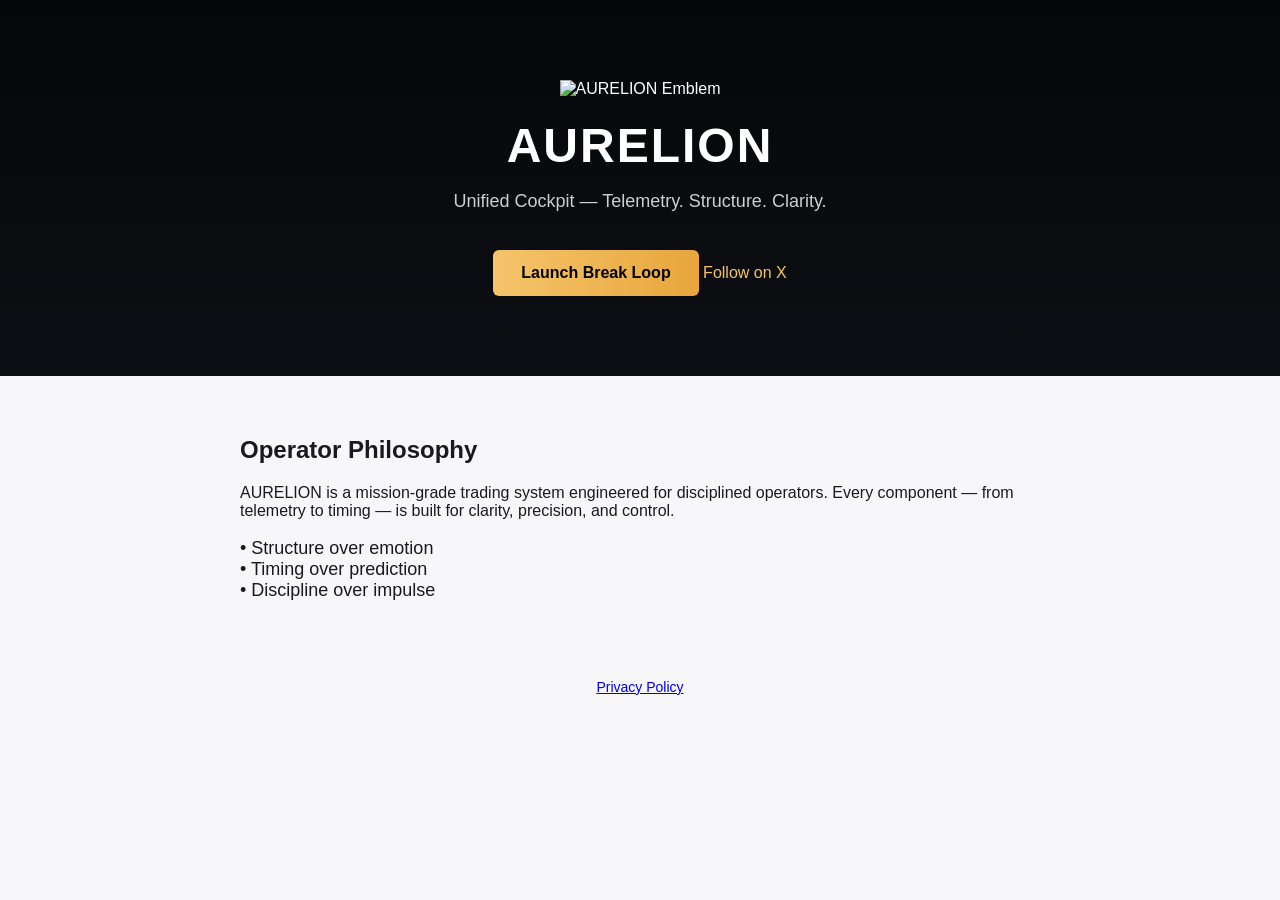
==== index.html @ 1c03d224 "Add files via upload" ====
<!DOCTYPE html>
<html lang="en">
<head>
    <meta charset="UTF-8">
    <meta name="viewport" content="width=device-width, initial-scale=1.0">
    <title>AURELION — Unified Cockpit</title>
    <link rel="stylesheet" href="assets/styles.css">
    <link rel="icon" type="image/png" href="assets/logo.png">
</head>

<body>

    <!-- HERO SECTION -->
    <section class="hero">
        <img src="assets/logo.png" class="hero-logo" alt="AURELION Emblem">
        <h1 class="hero-title">AURELION</h1>
        <p class="hero-subtitle">Unified Cockpit — Telemetry. Structure. Clarity.</p>

        <a href="break-loop.html" class="cta-button">Launch Break Loop</a>
        <a href="https://x.com/AurelionSystem" class="secondary-button">Follow on X</a>
    </section>

    <!-- BODY SECTION -->
    <section class="body-section">
        <h2>Operator Philosophy</h2>
        <p>AURELION is a mission‑grade trading system engineered for disciplined operators.  
        Every component — from telemetry to timing — is built for clarity, precision, and control.</p>

        <ul class="philosophy-list">
            <li>• Structure over emotion</li>
            <li>• Timing over prediction</li>
            <li>• Discipline over impulse</li>
        </ul>
    </section>

    <!-- FOOTER -->
    <footer>
        <a href="privacy.html">Privacy Policy</a>
    </footer>

</body>
</html>
---- assets/styles.css ----
/* GLOBAL */
body {
    margin: 0;
    font-family: 'Segoe UI', Inter, sans-serif;
    background: #f7f7f9;
    color: #1a1a1d;
}

/* HERO SECTION */
.hero {
    background: linear-gradient(180deg, #050608, #0d0f14);
    text-align: center;
    padding: 80px 20px;
    color: white;
}

.small-hero {
    padding: 40px 20px;
}

.hero-logo {
    width: 140px;
    margin-bottom: 20px;
}

.hero-logo.small {
    width: 90px;
}

.hero-title {
    font-size: 48px;
    letter-spacing: 2px;
    margin: 0;
}

.hero-title.small {
    font-size: 28px;
}

.hero-subtitle {
    font-size: 18px;
    opacity: 0.8;
}

.hero-subtitle.small {
    font-size: 14px;
}

/* BUTTONS */
.cta-button {
    display: inline-block;
    background: linear-gradient(90deg, #f5c46b, #e8a63b);
    padding: 14px 28px;
    color: black;
    font-weight: bold;
    border-radius: 6px;
    text-decoration: none;
    margin-top: 20px;
}

.secondary-button {
    display: inline-block;
    margin-top: 12px;
    color: #f5c46b;
    text-decoration: none;
}

/* BODY SECTION */
.body-section {
    padding: 40px 20px;
    max-width: 800px;
    margin: auto;
}

.philosophy-list {
    list-style: none;
    padding: 0;
    font-size: 18px;
}

/* GRID GAME */
.grid {
    display: grid;
    grid-template-columns: repeat(3, 100px);
    gap: 10px;
    justify-content: center;
    margin: 20px auto;
}

.grid div {
    width: 100px;
    height: 100px;
    background: #dcdcdc;
    border-radius: 6px;
    transition: 0.2s;
}

.grid div.active-green {
    background: #00c853;
}

.grid div.active-red {
    background: #d50000;
}

/* FOOTER */
footer {
    text-align: center;
    padding: 20px;
    font-size: 14px;
}
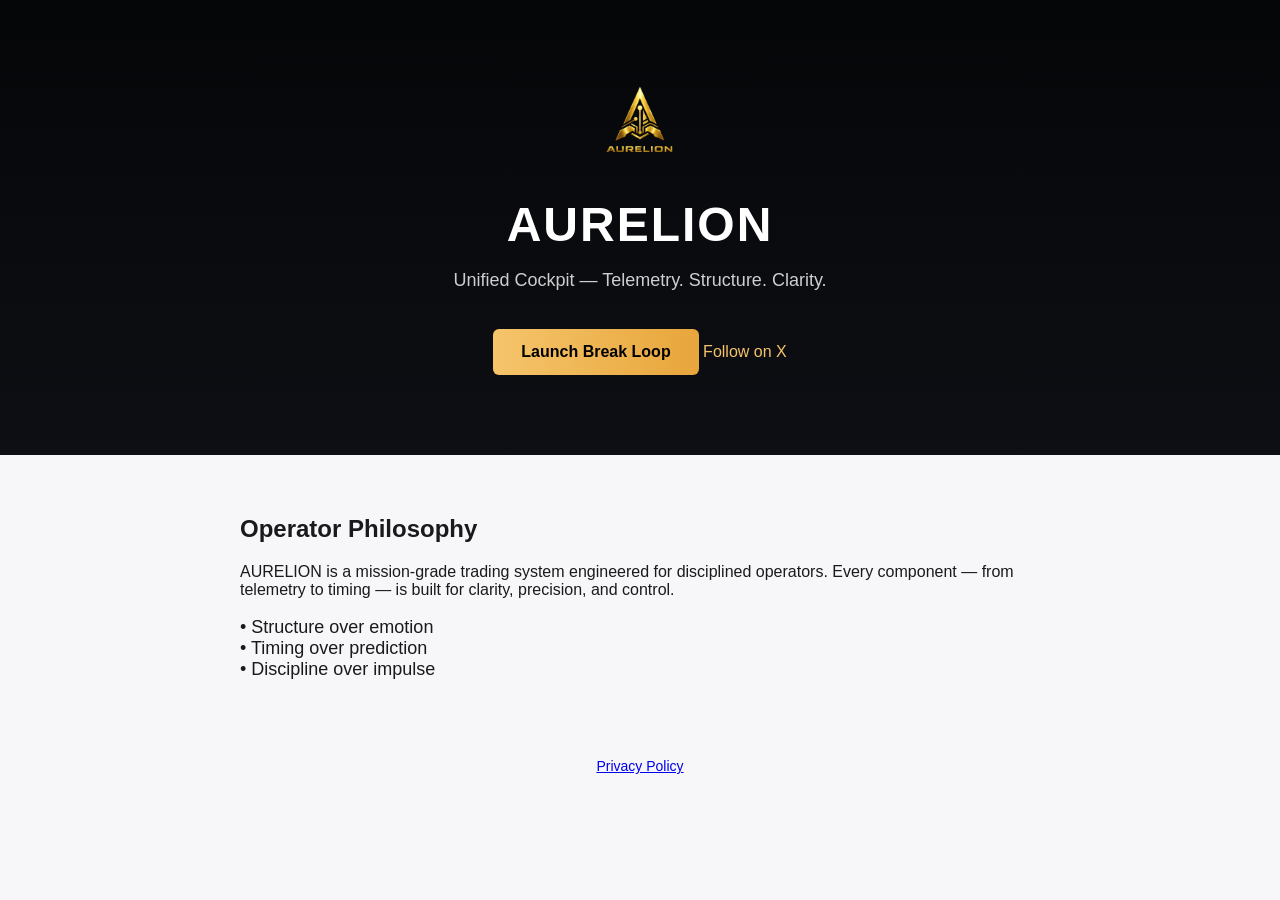
==== commit ab4b2e49: "Initial commit for AURELION-SITE" ====
--- a/index.html
+++ b/index.html
@@ -1,42 +1,42 @@
-<!DOCTYPE html>
-<html lang="en">
-<head>
-    <meta charset="UTF-8">
-    <meta name="viewport" content="width=device-width, initial-scale=1.0">
-    <title>AURELION — Unified Cockpit</title>
-    <link rel="stylesheet" href="assets/styles.css">
-    <link rel="icon" type="image/png" href="assets/logo.png">
-</head>
-
-<body>
-
-    <!-- HERO SECTION -->
-    <section class="hero">
-        <img src="assets/logo.png" class="hero-logo" alt="AURELION Emblem">
-        <h1 class="hero-title">AURELION</h1>
-        <p class="hero-subtitle">Unified Cockpit — Telemetry. Structure. Clarity.</p>
-
-        <a href="break-loop.html" class="cta-button">Launch Break Loop</a>
-        <a href="https://x.com/AurelionSystem" class="secondary-button">Follow on X</a>
-    </section>
-
-    <!-- BODY SECTION -->
-    <section class="body-section">
-        <h2>Operator Philosophy</h2>
-        <p>AURELION is a mission‑grade trading system engineered for disciplined operators.  
-        Every component — from telemetry to timing — is built for clarity, precision, and control.</p>
-
-        <ul class="philosophy-list">
-            <li>• Structure over emotion</li>
-            <li>• Timing over prediction</li>
-            <li>• Discipline over impulse</li>
-        </ul>
-    </section>
-
-    <!-- FOOTER -->
-    <footer>
-        <a href="privacy.html">Privacy Policy</a>
-    </footer>
-
-</body>
-</html>
+<!DOCTYPE html>
+<html lang="en">
+<head>
+    <meta charset="UTF-8">
+    <meta name="viewport" content="width=device-width, initial-scale=1.0">
+    <title>AURELION — Unified Cockpit</title>
+    <link rel="stylesheet" href="assets/styles.css">
+    <link rel="icon" type="image/png" href="assets/logo.png">
+</head>
+
+<body>
+
+    <!-- HERO SECTION -->
+    <section class="hero">
+        <img src="assets/logo.png" class="hero-logo" alt="AURELION Emblem">
+        <h1 class="hero-title">AURELION</h1>
+        <p class="hero-subtitle">Unified Cockpit — Telemetry. Structure. Clarity.</p>
+
+        <a href="break-loop.html" class="cta-button">Launch Break Loop</a>
+        <a href="https://x.com/AurelionSystem" class="secondary-button">Follow on X</a>
+    </section>
+
+    <!-- BODY SECTION -->
+    <section class="body-section">
+        <h2>Operator Philosophy</h2>
+        <p>AURELION is a mission‑grade trading system engineered for disciplined operators.  
+        Every component — from telemetry to timing — is built for clarity, precision, and control.</p>
+
+        <ul class="philosophy-list">
+            <li>• Structure over emotion</li>
+            <li>• Timing over prediction</li>
+            <li>• Discipline over impulse</li>
+        </ul>
+    </section>
+
+    <!-- FOOTER -->
+    <footer>
+        <a href="privacy.html">Privacy Policy</a>
+    </footer>
+
+</body>
+</html>
--- a/assets/styles.css
+++ b/assets/styles.css
@@ -1,111 +1,111 @@
-/* GLOBAL */
-body {
-    margin: 0;
-    font-family: 'Segoe UI', Inter, sans-serif;
-    background: #f7f7f9;
-    color: #1a1a1d;
-}
-
-/* HERO SECTION */
-.hero {
-    background: linear-gradient(180deg, #050608, #0d0f14);
-    text-align: center;
-    padding: 80px 20px;
-    color: white;
-}
-
-.small-hero {
-    padding: 40px 20px;
-}
-
-.hero-logo {
-    width: 140px;
-    margin-bottom: 20px;
-}
-
-.hero-logo.small {
-    width: 90px;
-}
-
-.hero-title {
-    font-size: 48px;
-    letter-spacing: 2px;
-    margin: 0;
-}
-
-.hero-title.small {
-    font-size: 28px;
-}
-
-.hero-subtitle {
-    font-size: 18px;
-    opacity: 0.8;
-}
-
-.hero-subtitle.small {
-    font-size: 14px;
-}
-
-/* BUTTONS */
-.cta-button {
-    display: inline-block;
-    background: linear-gradient(90deg, #f5c46b, #e8a63b);
-    padding: 14px 28px;
-    color: black;
-    font-weight: bold;
-    border-radius: 6px;
-    text-decoration: none;
-    margin-top: 20px;
-}
-
-.secondary-button {
-    display: inline-block;
-    margin-top: 12px;
-    color: #f5c46b;
-    text-decoration: none;
-}
-
-/* BODY SECTION */
-.body-section {
-    padding: 40px 20px;
-    max-width: 800px;
-    margin: auto;
-}
-
-.philosophy-list {
-    list-style: none;
-    padding: 0;
-    font-size: 18px;
-}
-
-/* GRID GAME */
-.grid {
-    display: grid;
-    grid-template-columns: repeat(3, 100px);
-    gap: 10px;
-    justify-content: center;
-    margin: 20px auto;
-}
-
-.grid div {
-    width: 100px;
-    height: 100px;
-    background: #dcdcdc;
-    border-radius: 6px;
-    transition: 0.2s;
-}
-
-.grid div.active-green {
-    background: #00c853;
-}
-
-.grid div.active-red {
-    background: #d50000;
-}
-
-/* FOOTER */
-footer {
-    text-align: center;
-    padding: 20px;
-    font-size: 14px;
-}
+/* GLOBAL */
+body {
+    margin: 0;
+    font-family: 'Segoe UI', Inter, sans-serif;
+    background: #f7f7f9;
+    color: #1a1a1d;
+}
+
+/* HERO SECTION */
+.hero {
+    background: linear-gradient(180deg, #050608, #0d0f14);
+    text-align: center;
+    padding: 80px 20px;
+    color: white;
+}
+
+.small-hero {
+    padding: 40px 20px;
+}
+
+.hero-logo {
+    width: 140px;
+    margin-bottom: 20px;
+}
+
+.hero-logo.small {
+    width: 90px;
+}
+
+.hero-title {
+    font-size: 48px;
+    letter-spacing: 2px;
+    margin: 0;
+}
+
+.hero-title.small {
+    font-size: 28px;
+}
+
+.hero-subtitle {
+    font-size: 18px;
+    opacity: 0.8;
+}
+
+.hero-subtitle.small {
+    font-size: 14px;
+}
+
+/* BUTTONS */
+.cta-button {
+    display: inline-block;
+    background: linear-gradient(90deg, #f5c46b, #e8a63b);
+    padding: 14px 28px;
+    color: black;
+    font-weight: bold;
+    border-radius: 6px;
+    text-decoration: none;
+    margin-top: 20px;
+}
+
+.secondary-button {
+    display: inline-block;
+    margin-top: 12px;
+    color: #f5c46b;
+    text-decoration: none;
+}
+
+/* BODY SECTION */
+.body-section {
+    padding: 40px 20px;
+    max-width: 800px;
+    margin: auto;
+}
+
+.philosophy-list {
+    list-style: none;
+    padding: 0;
+    font-size: 18px;
+}
+
+/* GRID GAME */
+.grid {
+    display: grid;
+    grid-template-columns: repeat(3, 100px);
+    gap: 10px;
+    justify-content: center;
+    margin: 20px auto;
+}
+
+.grid div {
+    width: 100px;
+    height: 100px;
+    background: #dcdcdc;
+    border-radius: 6px;
+    transition: 0.2s;
+}
+
+.grid div.active-green {
+    background: #00c853;
+}
+
+.grid div.active-red {
+    background: #d50000;
+}
+
+/* FOOTER */
+footer {
+    text-align: center;
+    padding: 20px;
+    font-size: 14px;
+}
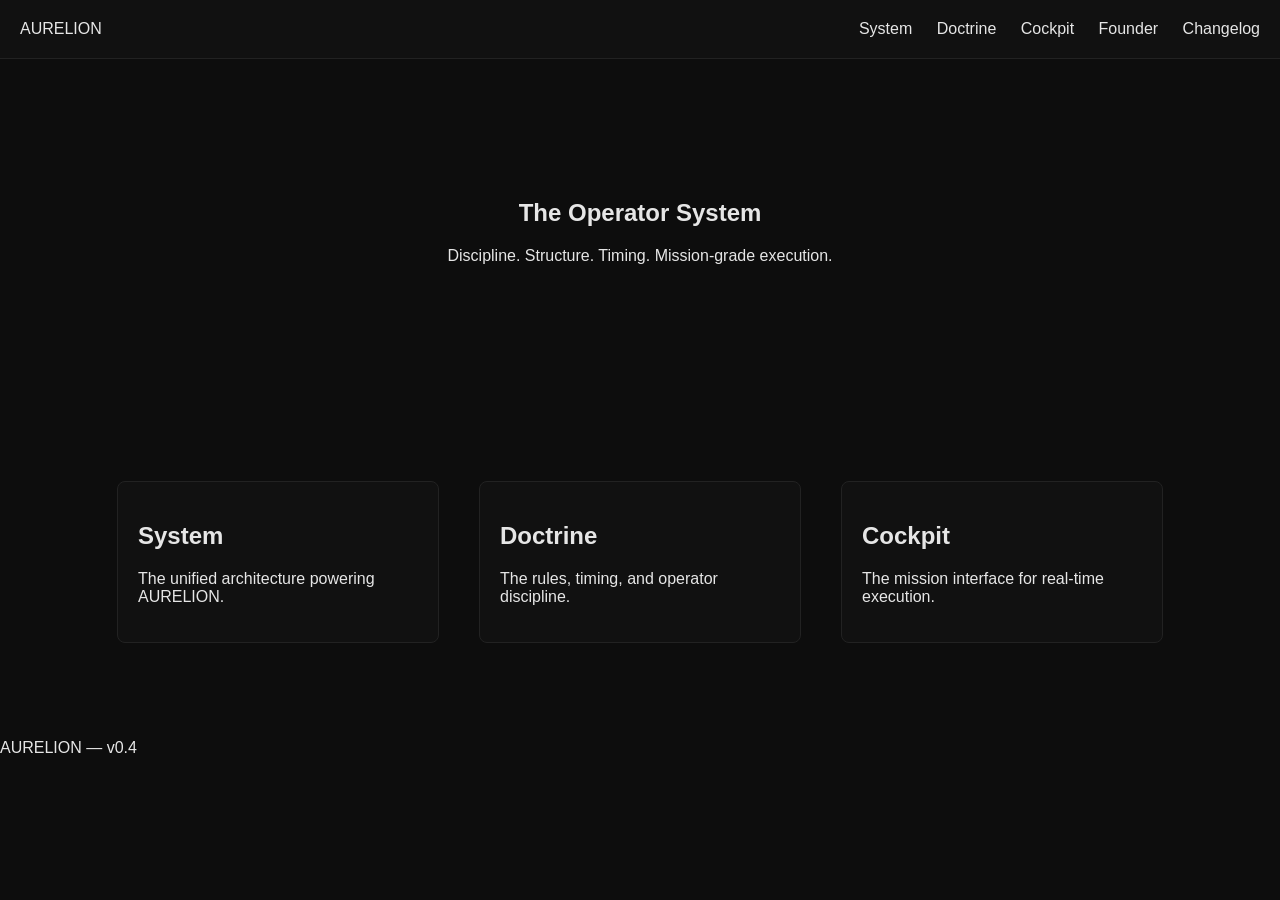
==== commit 46c42778: "v0.4: Added site framework, homepage, scaffolds, assets, and version file" ====
--- a/index.html
+++ b/index.html
@@ -3,39 +3,47 @@
 <head>
     <meta charset="UTF-8">
     <meta name="viewport" content="width=device-width, initial-scale=1.0">
-    <title>AURELION — Unified Cockpit</title>
-    <link rel="stylesheet" href="assets/styles.css">
-    <link rel="icon" type="image/png" href="assets/logo.png">
+    <title>AURELION — Operator System</title>
+    <link rel="stylesheet" href="assets/css/theme.css">
 </head>
 
 <body>
 
-    <!-- HERO SECTION -->
+    <header class="nav">
+        <div class="logo">AURELION</div>
+        <nav>
+            <a href="/system/">System</a>
+            <a href="/doctrine/">Doctrine</a>
+            <a href="/cockpit/">Cockpit</a>
+            <a href="/founder/">Founder</a>
+            <a href="/changelog/">Changelog</a>
+        </nav>
+    </header>
+
     <section class="hero">
-        <img src="assets/logo.png" class="hero-logo" alt="AURELION Emblem">
-        <h1 class="hero-title">AURELION</h1>
-        <p class="hero-subtitle">Unified Cockpit — Telemetry. Structure. Clarity.</p>
-
-        <a href="break-loop.html" class="cta-button">Launch Break Loop</a>
-        <a href="https://x.com/AurelionSystem" class="secondary-button">Follow on X</a>
+        <h1>The Operator System</h1>
+        <p>Discipline. Structure. Timing. Mission‑grade execution.</p>
     </section>
 
-    <!-- BODY SECTION -->
-    <section class="body-section">
-        <h2>Operator Philosophy</h2>
-        <p>AURELION is a mission‑grade trading system engineered for disciplined operators.  
-        Every component — from telemetry to timing — is built for clarity, precision, and control.</p>
+    <section class="pillars">
+        <div class="pillar">
+            <h2>System</h2>
+            <p>The unified architecture powering AURELION.</p>
+        </div>
 
-        <ul class="philosophy-list">
-            <li>• Structure over emotion</li>
-            <li>• Timing over prediction</li>
-            <li>• Discipline over impulse</li>
-        </ul>
+        <div class="pillar">
+            <h2>Doctrine</h2>
+            <p>The rules, timing, and operator discipline.</p>
+        </div>
+
+        <div class="pillar">
+            <h2>Cockpit</h2>
+            <p>The mission interface for real‑time execution.</p>
+        </div>
     </section>
 
-    <!-- FOOTER -->
     <footer>
-        <a href="privacy.html">Privacy Policy</a>
+        <p>AURELION — v0.4</p>
     </footer>
 
 </body>
--- a/assets/css/theme.css
+++ b/assets/css/theme.css
@@ -0,0 +1,40 @@
+body {
+    margin: 0;
+    background: #0d0d0d;
+    color: #e6e6e6;
+    font-family: 'Inter', sans-serif;
+}
+
+.nav {
+    display: flex;
+    justify-content: space-between;
+    padding: 20px;
+    background: #111;
+    border-bottom: 1px solid #222;
+}
+
+.nav a {
+    margin-left: 20px;
+    color: #e6e6e6;
+    text-decoration: none;
+}
+
+.hero {
+    padding: 120px 40px;
+    text-align: center;
+}
+
+.pillars {
+    display: flex;
+    justify-content: center;
+    gap: 40px;
+    padding: 80px 40px;
+}
+
+.pillar {
+    width: 280px;
+    padding: 20px;
+    background: #111;
+    border: 1px solid #222;
+    border-radius: 8px;
+}
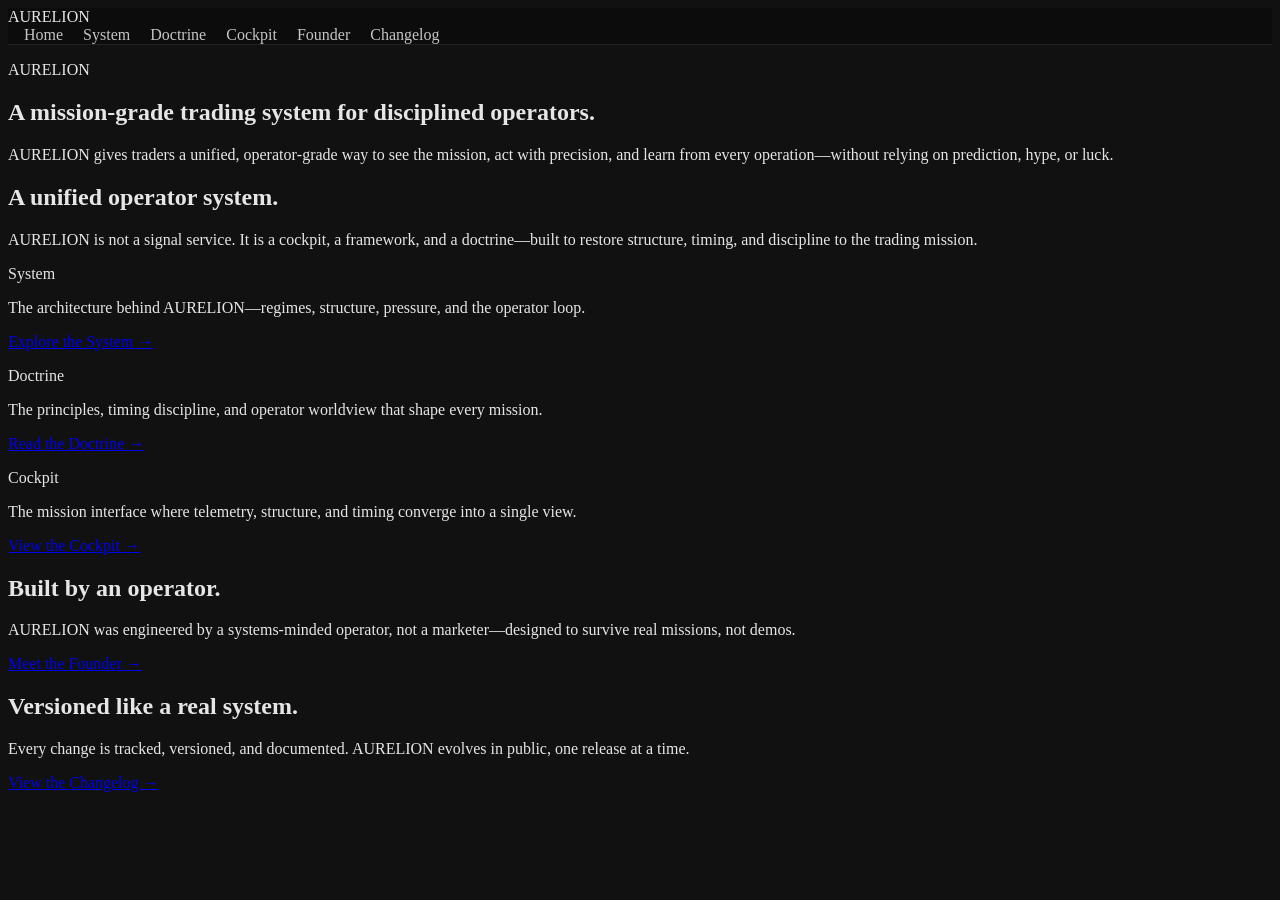
==== commit 46a64a02: "v0.5 — Add full site structure + Break Loop + Star Sequence + Games Hub" ====
--- a/index.html
+++ b/index.html
@@ -9,42 +9,87 @@
 
 <body>
 
-    <header class="nav">
-        <div class="logo">AURELION</div>
-        <nav>
-            <a href="/system/">System</a>
-            <a href="/doctrine/">Doctrine</a>
-            <a href="/cockpit/">Cockpit</a>
-            <a href="/founder/">Founder</a>
-            <a href="/changelog/">Changelog</a>
-        </nav>
-    </header>
+<header class="nav">
+  <div class="logo">AURELION</div>
+  <nav>
+    <a href="/">Home</a>
+    <a href="/system/">System</a>
+    <a href="/doctrine/">Doctrine</a>
+    <a href="/cockpit/">Cockpit</a>
+    <a href="/founder/">Founder</a>
+    <a href="/changelog/">Changelog</a>
+  </nav>
+</header>
 
-    <section class="hero">
-        <h1>The Operator System</h1>
-        <p>Discipline. Structure. Timing. Mission‑grade execution.</p>
-    </section>
+<main>
+  <!-- HERO -->
+  <section class="section system-hero-block">
+    <div class="system-hero-content">
+      <p class="eyebrow">AURELION</p>
+      <h1 class="h1">A mission‑grade trading system for disciplined operators.</h1>
+      <p class="lead">
+        AURELION gives traders a unified, operator‑grade way to see the mission, act with precision, and learn from
+        every operation—without relying on prediction, hype, or luck.
+      </p>
+    </div>
+  </section>
 
-    <section class="pillars">
-        <div class="pillar">
-            <h2>System</h2>
-            <p>The unified architecture powering AURELION.</p>
-        </div>
+  <!-- THREE PILLARS -->
+  <section class="section max-width">
+    <div class="desktop-only">
+      <h2 class="h2">A unified operator system.</h2>
+      <p class="body">
+        AURELION is not a signal service. It is a cockpit, a framework, and a doctrine—built to restore structure,
+        timing, and discipline to the trading mission.
+      </p>
+    </div>
 
-        <div class="pillar">
-            <h2>Doctrine</h2>
-            <p>The rules, timing, and operator discipline.</p>
-        </div>
+    <div class="grid-3">
+      <div>
+        <p class="eyebrow">System</p>
+        <p class="body">
+          The architecture behind AURELION—regimes, structure, pressure, and the operator loop.
+        </p>
+        <p class="body"><a href="/system/">Explore the System →</a></p>
+      </div>
+      <div>
+        <p class="eyebrow">Doctrine</p>
+        <p class="body">
+          The principles, timing discipline, and operator worldview that shape every mission.
+        </p>
+        <p class="body"><a href="/doctrine/">Read the Doctrine →</a></p>
+      </div>
+      <div>
+        <p class="eyebrow">Cockpit</p>
+        <p class="body">
+          The mission interface where telemetry, structure, and timing converge into a single view.
+        </p>
+        <p class="body"><a href="/cockpit/">View the Cockpit →</a></p>
+      </div>
+    </div>
+  </section>
 
-        <div class="pillar">
-            <h2>Cockpit</h2>
-            <p>The mission interface for real‑time execution.</p>
-        </div>
-    </section>
-
-    <footer>
-        <p>AURELION — v0.4</p>
-    </footer>
+  <!-- FOUNDER + CHANGELOG TEASER -->
+  <section class="section max-width">
+    <div class="grid-2">
+      <div>
+        <h2 class="h2">Built by an operator.</h2>
+        <p class="body">
+          AURELION was engineered by a systems‑minded operator, not a marketer—designed to survive real missions, not
+          demos.
+        </p>
+        <p class="body"><a href="/founder/">Meet the Founder →</a></p>
+      </div>
+      <div>
+        <h2 class="h2">Versioned like a real system.</h2>
+        <p class="body">
+          Every change is tracked, versioned, and documented. AURELION evolves in public, one release at a time.
+        </p>
+        <p class="body"><a href="/changelog/">View the Changelog →</a></p>
+      </div>
+    </div>
+  </section>
+</main>
 
 </body>
 </html>
--- a/assets/css/theme.css
+++ b/assets/css/theme.css
@@ -1,40 +1,46 @@
-body {
-    margin: 0;
-    background: #0d0d0d;
-    color: #e6e6e6;
-    font-family: 'Inter', sans-serif;
+/* THEME TOKENS — AURELION v0.5 */
+
+:root {
+  --bg-dark: #111;
+  --bg-darker: #0c0c0c;
+  --bg-light: #d0d0d0;
+
+  --text-light: #e6e6e6;
+  --text-dim: #b5b5b5;
+
+  --border-dark: #222;
+
+  --accent: #f5c15c; /* subtle gold accent */
 }
 
+/* GLOBAL */
+body {
+  background: var(--bg-dark);
+  color: var(--text-light);
+  font-family: var(--font-sans);
+}
+
+/* NAV */
 .nav {
-    display: flex;
-    justify-content: space-between;
-    padding: 20px;
-    background: #111;
-    border-bottom: 1px solid #222;
+  background: var(--bg-darker);
+  border-bottom: 1px solid var(--border-dark);
 }
 
 .nav a {
-    margin-left: 20px;
-    color: #e6e6e6;
-    text-decoration: none;
+  color: var(--text-light);
+  text-decoration: none;
+  margin-left: 1rem;
+  opacity: 0.85;
 }
 
-.hero {
-    padding: 120px 40px;
-    text-align: center;
+.nav a:hover {
+  opacity: 1;
 }
 
-.pillars {
-    display: flex;
-    justify-content: center;
-    gap: 40px;
-    padding: 80px 40px;
+/* FOOTER */
+footer {
+  padding: 2rem;
+  text-align: center;
+  opacity: 0.6;
+  font-size: 0.9rem;
 }
-
-.pillar {
-    width: 280px;
-    padding: 20px;
-    background: #111;
-    border: 1px solid #222;
-    border-radius: 8px;
-}
